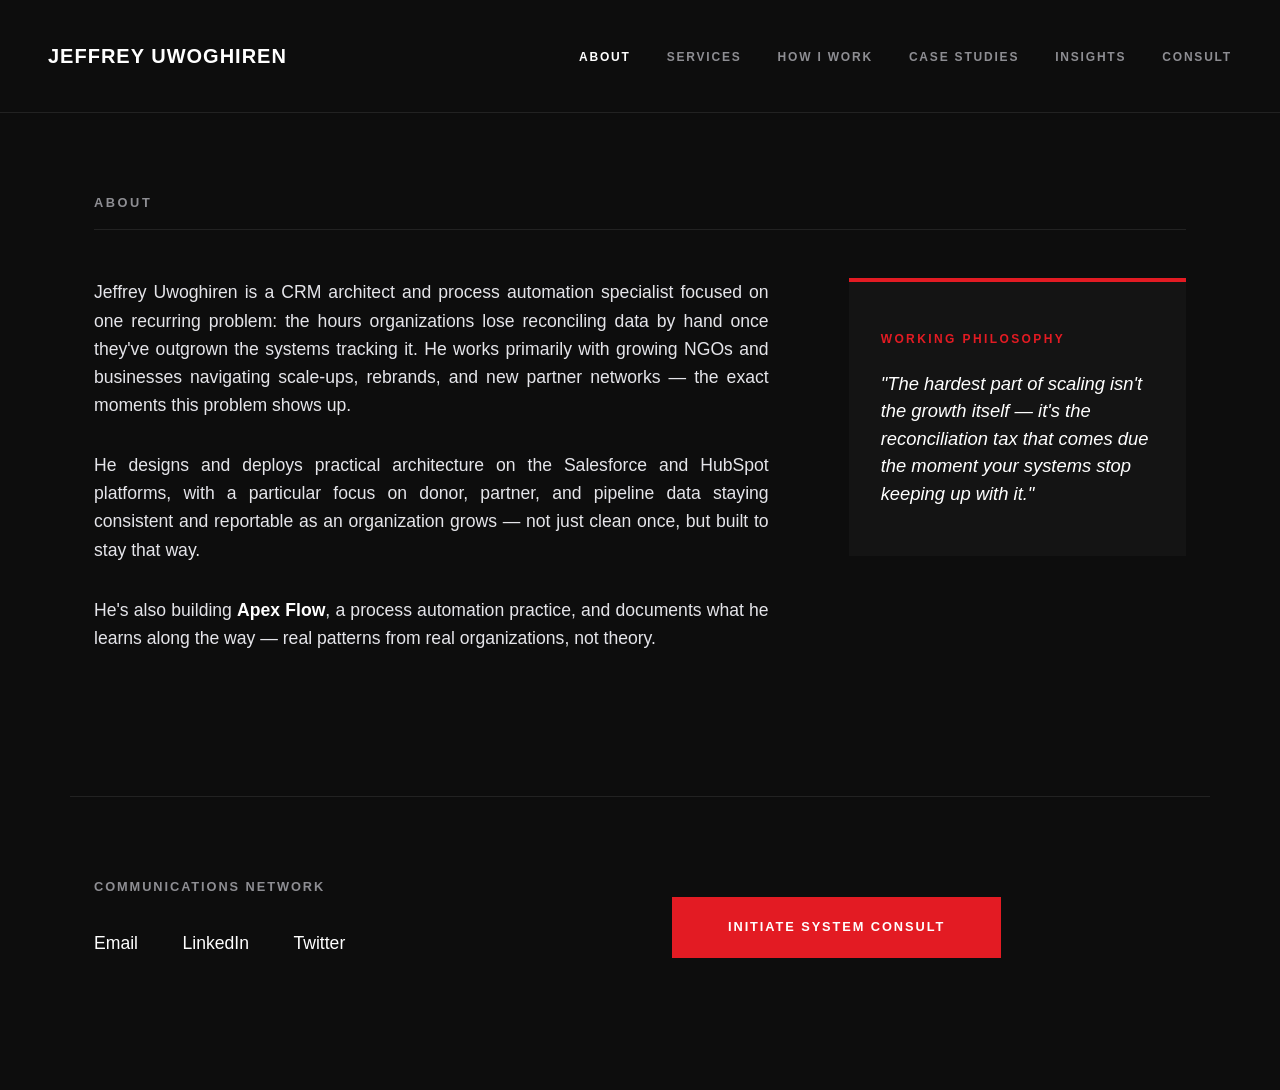
==== about.html @ e80b78a9 "Add files via upload" ====
<!DOCTYPE html>
<html lang="en-US">
<head>
    <meta charset="UTF-8">
    <meta name="viewport" content="width=device-width, initial-scale=1">
    <title>About — Jeffrey Uwoghiren</title>
    <link rel="stylesheet" href="style.css">
</head>
<body>

    <header class="site-header">
        <a href="index.html" class="brand-title">Jeffrey Uwoghiren</a>
        <ul class="main-navigation">
            <li class="active"><a href="about.html">About</a></li>
            <li><a href="services.html">Services</a></li>
            <li><a href="how-we-work.html">How I Work</a></li>
            <li><a href="case-studies.html">Case Studies</a></li>
            <li><a href="insights.html">Insights</a></li>
            <li><a href="index.html#consult">Consult</a></li>
        </ul>
    </header>

    <main class="page-container">

        <section class="section-header-label" style="margin-top: 0;">About</section>

        <section class="profile-split-wrapper">
            <div class="profile-narrative">
                <p>
                    Jeffrey Uwoghiren is a CRM architect and process automation specialist focused on one recurring problem: the hours organizations lose reconciling data by hand once they've outgrown the systems tracking it. He works primarily with growing NGOs and businesses navigating scale-ups, rebrands, and new partner networks — the exact moments this problem shows up.
                </p>
                <p>
                    He designs and deploys practical architecture on the Salesforce and HubSpot platforms, with a particular focus on donor, partner, and pipeline data staying consistent and reportable as an organization grows — not just clean once, but built to stay that way.
                </p>
                <p>
                    He's also building <strong>Apex Flow</strong>, a process automation practice, and documents what he learns along the way — real patterns from real organizations, not theory.
                </p>
            </div>
            <div class="editorial-quote-card">
                <h4>Working Philosophy</h4>
                <div class="quote-content">
                    "The hardest part of scaling isn't the growth itself — it's the reconciliation tax that comes due the moment your systems stop keeping up with it."
                </div>
            </div>
        </section>

    </main>

    <footer class="site-footer" id="consult">
        <div>
            <div class="footer-column-title">Communications Network</div>
            <div class="footer-directory-links">
                <a href="mailto:jeffreyuwoghiren@gmail.com">Email</a>
                <a href="https://www.linkedin.com/in/jeffrey-uwoghiren-63b48b378/" target="_blank">LinkedIn</a>
                <a href="https://x.com/Its_Imiefan" target="_blank">Twitter</a>
            </div>
        </div>
        <div class="footer-action-panel">
            <a href="https://2gney8.share-eu1.hsforms.com/2RWfmfgoYSVKW5AHld2Sk1Q" target="_blank" class="primary-action-button">Initiate System Consult</a>
        </div>
    </footer>

</body>
</html>
---- style.css ----
/* ==========================================================================
   JEFFREY UWOGHIREN — SITE-WIDE STYLESHEET
   Tony Elumelu editorial system. Shared across every page.
   Structure follows site_map_v2_horizon1.md.
   ========================================================================== */

:root {
    --global-bg: #0d0d0d;
    --content-bg: #141414;
    --text-primary: #ffffff;
    --text-muted: #8e8e93;
    --toe-red: #e31b23;
    --grid-border: #222222;
    --site-max-width: 1140px;
}

* { box-sizing: border-box; margin: 0; padding: 0; }

body {
    font-family: -apple-system, BlinkMacSystemFont, "Segoe UI", Roboto, Helvetica, Arial, sans-serif;
    background-color: var(--global-bg);
    color: var(--text-primary);
    line-height: 1.6;
    -webkit-font-smoothing: antialiased;
    overflow-x: hidden;
}

/* ---------- Header / Nav — true edge-to-edge, no side margins ---------- */
header.site-header {
    width: 100%;
    max-width: none;
    margin: 0;
    padding: 2.5rem 3rem;
    display: flex;
    justify-content: space-between;
    align-items: center;
    border-bottom: 1px solid var(--grid-border);
}

a.brand-title {
    font-size: 1.25rem;
    font-weight: 700;
    text-transform: uppercase;
    letter-spacing: 0.05em;
    color: var(--text-primary);
    text-decoration: none;
    white-space: nowrap;
    transition: color 0.2s ease;
}

a.brand-title:hover { color: var(--toe-red); }

.main-navigation { display: flex; list-style: none; gap: 2.25rem; }

.main-navigation a {
    color: var(--text-muted);
    text-decoration: none;
    font-size: 0.75rem;
    font-weight: 600;
    text-transform: uppercase;
    letter-spacing: 0.15em;
    transition: color 0.2s ease;
    white-space: nowrap;
}

.main-navigation a:hover,
.main-navigation li.active a { color: var(--text-primary); }

/* ---------- Container ---------- */
.page-container {
    max-width: var(--site-max-width);
    margin: 5rem auto 0 auto;
    padding: 0 1.5rem;
}

.page-container.narrow { max-width: 880px; }

/* ---------- Hero (text-only, used on interior pages) ---------- */
.hero-banner-text {
    font-size: 3.5rem;
    font-weight: 700;
    line-height: 1.15;
    letter-spacing: -0.03em;
    margin-bottom: 1.5rem;
    max-width: 960px;
}

.hero-subtext {
    font-size: 1.1rem;
    color: #e5e5ea;
    font-weight: 300;
    max-width: 640px;
    margin-bottom: 5rem;
}

/* ---------- Full-bleed split Home hero (name/tagline + hero image) ---------- */
.home-hero {
    width: 100%;
    display: grid;
    grid-template-columns: 1.1fr 1fr;
    align-items: stretch;
    gap: 0;
    margin-bottom: 6rem;
    border-bottom: 1px solid var(--grid-border);
}

.home-hero-text {
    padding: 5rem 3rem;
    display: flex;
    flex-direction: column;
    justify-content: center;
}

.home-hero-text h1 {
    font-size: 3.25rem;
    font-weight: 700;
    letter-spacing: -0.03em;
    line-height: 1.1;
    margin-bottom: 1.25rem;
}

.home-hero-text p {
    font-size: 1.15rem;
    font-weight: 300;
    color: #e5e5ea;
    max-width: 480px;
}

.home-hero-image {
    background-color: var(--content-bg);
    background-image: url('Hero.jpg');
    background-size: cover;
    background-position: center;
    min-height: 480px;
}

@media (max-width: 960px) {
    .home-hero { grid-template-columns: 1fr; }
    .home-hero-text { padding: 3rem 1.5rem; }
    .home-hero-image { min-height: 320px; }
}

/* ---------- Profile / About split ---------- */
.profile-split-wrapper {
    display: grid;
    grid-template-columns: 2fr 1fr;
    gap: 5rem;
    margin-bottom: 7rem;
    align-items: start;
}

.profile-narrative p {
    font-size: 1.1rem;
    color: #e5e5ea;
    margin-bottom: 2rem;
    font-weight: 300;
    text-align: justify;
}

.profile-narrative strong { font-weight: 600; color: var(--text-primary); }

.editorial-quote-card {
    background-color: var(--content-bg);
    border-top: 4px solid var(--toe-red);
    padding: 3rem 2rem;
}

.editorial-quote-card h4 {
    font-size: 0.75rem;
    text-transform: uppercase;
    letter-spacing: 0.2em;
    color: var(--toe-red);
    margin-bottom: 1.25rem;
}

.quote-content {
    font-style: italic;
    font-size: 1.15rem;
    line-height: 1.5;
    color: var(--text-primary);
}

/* ---------- Section labels ---------- */
.section-header-label {
    font-size: 0.8rem;
    font-weight: 700;
    text-transform: uppercase;
    letter-spacing: 0.2em;
    color: var(--text-muted);
    margin-bottom: 3rem;
    border-bottom: 1px solid var(--grid-border);
    padding-bottom: 1rem;
}

/* ---------- Generic matrix grid (Services / How I Work reuse this) ---------- */
.framework-matrix-grid {
    display: grid;
    grid-template-columns: repeat(2, 1fr);
    gap: 2rem;
    margin-bottom: 7rem;
}

.matrix-box {
    border: 1px solid var(--grid-border);
    background-color: var(--content-bg);
    padding: 3rem;
}

.matrix-box h3 {
    font-size: 1.4rem;
    font-weight: 700;
    margin-bottom: 1.5rem;
    letter-spacing: -0.01em;
}

.matrix-box p {
    font-size: 1rem;
    color: var(--text-muted);
    font-weight: 300;
}

.matrix-box ul { list-style: none; }

.matrix-box li {
    font-size: 1rem;
    color: var(--text-muted);
    margin-bottom: 0.8rem;
    position: relative;
    padding-left: 1.5rem;
}

.matrix-box li::before {
    content: "—";
    position: absolute;
    left: 0;
    color: var(--toe-red);
}

/* ---------- Ecosystem / infra summary bar ---------- */
.ecosystem-summary-panel {
    grid-column: span 2;
    border: 1px solid var(--grid-border);
    padding: 3rem;
    background: linear-gradient(180deg, #141414 0%, #0d0d0d 100%);
}

.ecosystem-summary-panel h4 {
    text-transform: uppercase;
    letter-spacing: 0.15em;
    font-size: 0.8rem;
    margin-bottom: 1.5rem;
    color: var(--toe-red);
}

.ecosystem-summary-panel p {
    font-size: 1.1rem;
    margin-bottom: 0.75rem;
    color: #d1d1d6;
}

/* ---------- Reconciliation Tax pattern panel ---------- */
.pattern-panel {
    border: 1px solid var(--grid-border);
    background-color: var(--content-bg);
    padding: 3.5rem;
    margin-bottom: 7rem;
    display: grid;
    grid-template-columns: 1.4fr 1fr;
    gap: 4rem;
    align-items: start;
}

.pattern-panel h3 {
    font-size: 1.75rem;
    font-weight: 700;
    letter-spacing: -0.01em;
    margin-bottom: 1.5rem;
}

.pattern-panel p {
    font-size: 1.05rem;
    color: #d1d1d6;
    font-weight: 300;
    margin-bottom: 1.25rem;
}

.pattern-signals h4 {
    font-size: 0.75rem;
    text-transform: uppercase;
    letter-spacing: 0.2em;
    color: var(--toe-red);
    margin-bottom: 1.25rem;
}

.pattern-signals ul { list-style: none; }

.pattern-signals li {
    font-size: 0.95rem;
    color: var(--text-muted);
    margin-bottom: 1rem;
    position: relative;
    padding-left: 1.5rem;
}

.pattern-signals li::before {
    content: "—";
    position: absolute;
    left: 0;
    color: var(--toe-red);
}

@media (max-width: 960px) {
    .pattern-panel { grid-template-columns: 1fr; gap: 2.5rem; }
}

/* ---------- Case Studies grid ---------- */
.showcase-grid-layout {
    display: grid;
    grid-template-columns: repeat(3, 1fr);
    gap: 2.5rem;
    margin-bottom: 8rem;
}

.showcase-item-card {
    border-bottom: 1px solid var(--grid-border);
    padding-bottom: 2.5rem;
    display: flex;
    flex-direction: column;
    justify-content: space-between;
}

.showcase-item-card h3 {
    font-size: 1.3rem;
    font-weight: 600;
    line-height: 1.45;
    margin-bottom: 2rem;
}

.showcase-item-card h3 a {
    color: var(--text-primary);
    text-decoration: none;
    transition: color 0.2s ease;
}

.showcase-item-card h3 a:hover { color: var(--text-muted); }

.showcase-item-meta {
    display: flex;
    align-items: center;
    justify-content: space-between;
}

.meta-context-tag {
    font-size: 0.7rem;
    text-transform: uppercase;
    letter-spacing: 0.1em;
    color: var(--text-muted);
    font-weight: 700;
}

.action-trigger-link {
    font-size: 0.75rem;
    text-transform: uppercase;
    letter-spacing: 0.1rem;
    color: var(--toe-red);
    text-decoration: none;
    font-weight: 700;
    transition: opacity 0.2s ease;
}

.action-trigger-link:hover { opacity: 0.8; }

/* Honesty label — used wherever content is illustrative, not a completed engagement */
.honest-flag {
    display: inline-block;
    font-size: 0.65rem;
    text-transform: uppercase;
    letter-spacing: 0.1em;
    font-weight: 700;
    color: var(--global-bg);
    background-color: var(--text-muted);
    padding: 0.3rem 0.7rem;
    margin-bottom: 1rem;
    border-radius: 2px;
}

.page-intro-note {
    font-size: 0.95rem;
    color: var(--text-muted);
    max-width: 720px;
    margin-bottom: 4rem;
    font-weight: 300;
    border-left: 2px solid var(--toe-red);
    padding-left: 1.25rem;
}

/* ---------- Newsletter panel ---------- */
.newsletter-panel {
    border: 1px solid var(--grid-border);
    background-color: var(--content-bg);
    border-top: 4px solid var(--toe-red);
    padding: 3rem;
    margin-bottom: 5rem;
    display: grid;
    grid-template-columns: 1.2fr 1fr;
    gap: 3rem;
    align-items: center;
}

.newsletter-panel h4 {
    font-size: 0.75rem;
    text-transform: uppercase;
    letter-spacing: 0.2em;
    color: var(--toe-red);
    margin-bottom: 1rem;
}

.newsletter-panel p {
    font-size: 1.05rem;
    color: #d1d1d6;
    font-weight: 300;
}

.newsletter-form { display: flex; gap: 0.75rem; }

.newsletter-form input[type="email"] {
    flex: 1;
    background: #1a1a1a;
    border: 1px solid var(--grid-border);
    color: var(--text-primary);
    padding: 0.9rem 1.1rem;
    font-size: 0.9rem;
    border-radius: 2px;
}

.newsletter-form input[type="email"]::placeholder { color: var(--text-muted); }

.newsletter-form button {
    background-color: var(--toe-red);
    color: var(--text-primary);
    border: none;
    padding: 0 1.75rem;
    font-weight: 700;
    text-transform: uppercase;
    font-size: 0.75rem;
    letter-spacing: 0.1em;
    cursor: pointer;
    transition: background-color 0.2s ease;
}

.newsletter-form button:hover { background-color: #be1218; }

@media (max-width: 720px) {
    .newsletter-panel { grid-template-columns: 1fr; }
    .newsletter-form { flex-direction: column; }
}

/* ---------- Filter pill bar (Insights) ---------- */
.filter-bar { display: flex; flex-wrap: wrap; gap: 0.75rem; margin-bottom: 3rem; }

.filter-pill {
    background: transparent;
    border: 1px solid var(--grid-border);
    color: var(--text-muted);
    padding: 0.5rem 1.1rem;
    font-size: 0.75rem;
    text-transform: uppercase;
    letter-spacing: 0.08em;
    border-radius: 20px;
    cursor: pointer;
    transition: all 0.2s ease;
}

.filter-pill:hover { border-color: var(--toe-red); color: var(--text-primary); }

.filter-pill.active {
    background-color: var(--toe-red);
    border-color: var(--toe-red);
    color: var(--text-primary);
}

/* ---------- Insights content grid ---------- */
.insight-grid {
    display: grid;
    grid-template-columns: repeat(3, 1fr);
    gap: 2.5rem;
    margin-bottom: 6rem;
}

.insight-card {
    border: 1px solid var(--grid-border);
    background-color: var(--content-bg);
    padding: 2.25rem;
    display: flex;
    flex-direction: column;
    justify-content: space-between;
    min-height: 220px;
}

.insight-card .card-type-tag {
    font-size: 0.65rem;
    text-transform: uppercase;
    letter-spacing: 0.15em;
    font-weight: 700;
    margin-bottom: 1.25rem;
}

.insight-card .card-type-tag.type-article { color: var(--text-muted); }
.insight-card .card-type-tag.type-resource { color: var(--toe-red); }

.insight-card h3 {
    font-size: 1.15rem;
    font-weight: 600;
    line-height: 1.4;
    margin-bottom: 1.5rem;
}

.insight-card h3 a {
    color: var(--text-primary);
    text-decoration: none;
    transition: color 0.2s ease;
}

.insight-card h3 a:hover { color: var(--text-muted); }

.insight-card .card-meta { display: flex; align-items: center; justify-content: space-between; }

/* ---------- Footer ---------- */
footer.site-footer {
    max-width: var(--site-max-width);
    margin: 0 auto 7rem auto;
    border-top: 1px solid var(--grid-border);
    padding: 5rem 1.5rem 0 1.5rem;
    display: grid;
    grid-template-columns: 1fr 1fr;
    gap: 4rem;
}

.footer-column-title {
    font-size: 0.8rem;
    font-weight: 700;
    text-transform: uppercase;
    letter-spacing: 0.15em;
    color: var(--text-muted);
    margin-bottom: 2rem;
}

.footer-directory-links a {
    display: inline-block;
    color: var(--text-primary);
    text-decoration: none;
    font-size: 1.1rem;
    margin-bottom: 1.25rem;
    margin-right: 2.5rem;
    transition: color 0.2s ease;
}

.footer-directory-links a:hover { color: var(--toe-red); }

.footer-action-panel { display: flex; flex-direction: column; align-items: flex-start; justify-content: center; }

.primary-action-button {
    display: inline-block;
    background-color: var(--toe-red);
    color: var(--text-primary);
    text-decoration: none;
    padding: 1.25rem 3.5rem;
    font-weight: 700;
    text-transform: uppercase;
    letter-spacing: 0.15em;
    font-size: 0.8rem;
    transition: transform 0.2s ease, background-color 0.2s ease;
}

.primary-action-button:hover { background-color: #be1218; transform: translateY(-2px); }

/* ---------- Responsive ---------- */
@media (max-width: 960px) {
    .profile-split-wrapper, .framework-matrix-grid, .showcase-grid-layout,
    .insight-grid, footer.site-footer {
        grid-template-columns: 1fr;
        gap: 3.5rem;
    }
    .hero-banner-text { font-size: 2.5rem; }
    .ecosystem-summary-panel { grid-column: span 1; }
    .main-navigation { display: none; }
    header.site-header { padding: 2rem 1.5rem; }
}
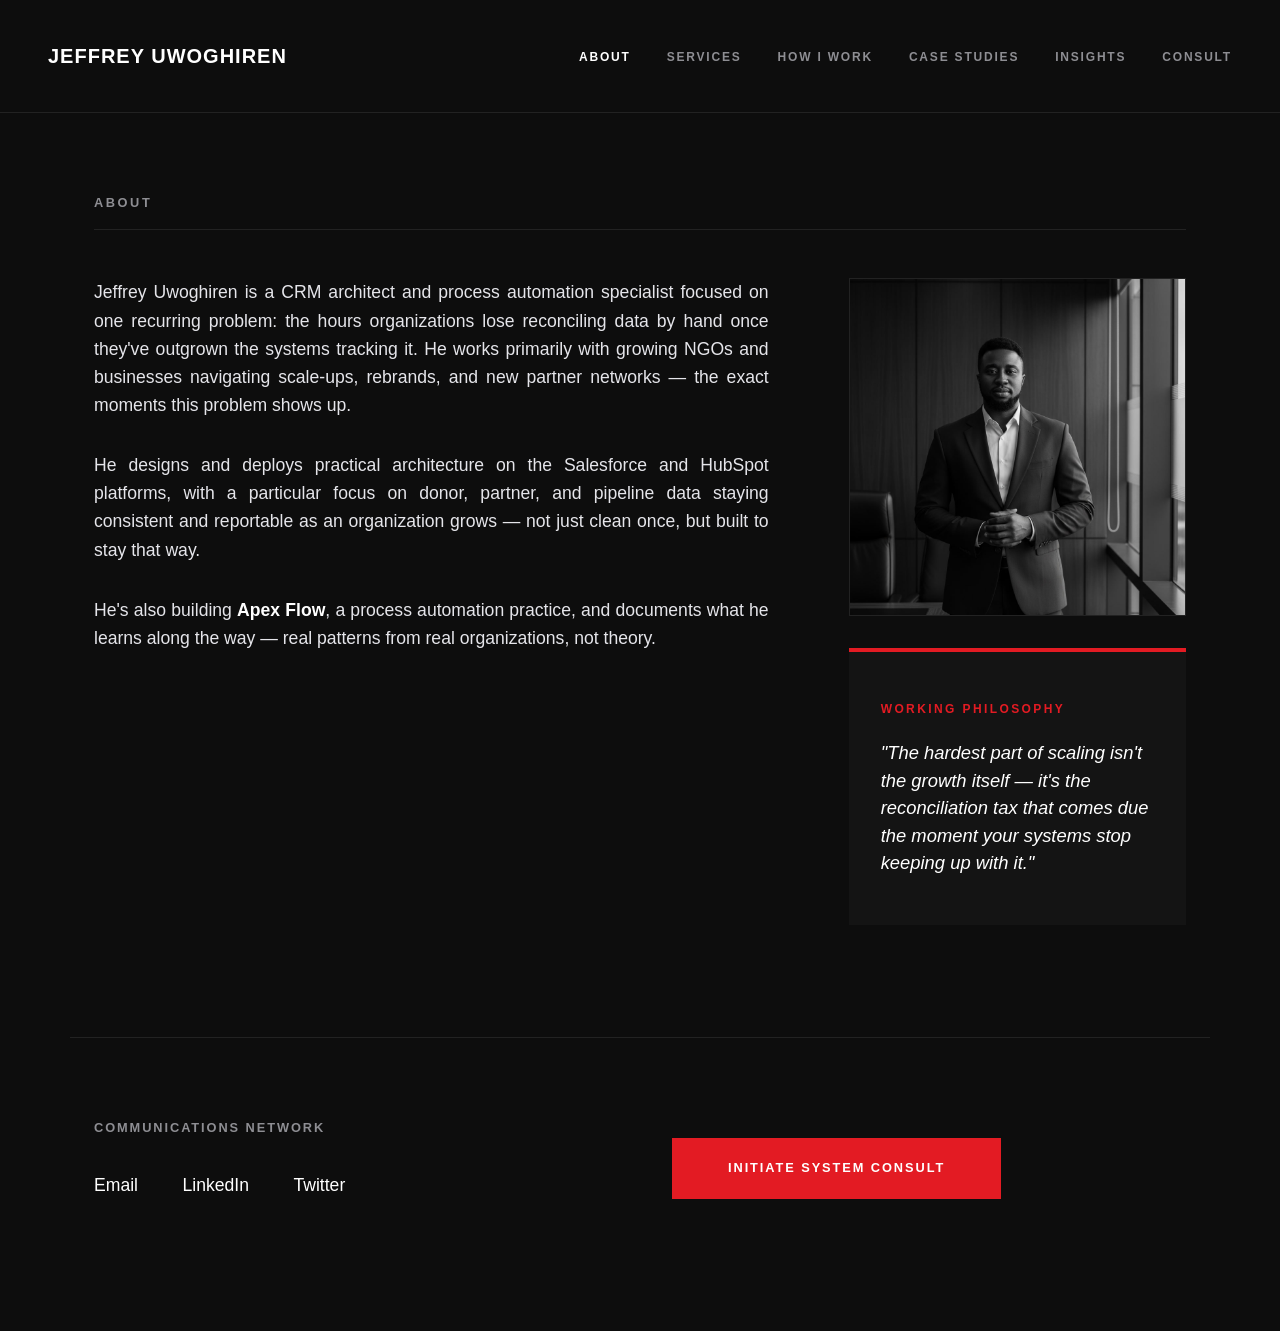
==== commit c3a841e6: "Add files via upload" ====
--- a/about.html
+++ b/about.html
@@ -36,10 +36,15 @@
                     He's also building <strong>Apex Flow</strong>, a process automation practice, and documents what he learns along the way — real patterns from real organizations, not theory.
                 </p>
             </div>
-            <div class="editorial-quote-card">
-                <h4>Working Philosophy</h4>
-                <div class="quote-content">
-                    "The hardest part of scaling isn't the growth itself — it's the reconciliation tax that comes due the moment your systems stop keeping up with it."
+            <div>
+                <div class="headshot-frame">
+                    <img src="Headshot.jpg" alt="Jeffrey Uwoghiren">
+                </div>
+                <div class="editorial-quote-card">
+                    <h4>Working Philosophy</h4>
+                    <div class="quote-content">
+                        "The hardest part of scaling isn't the growth itself — it's the reconciliation tax that comes due the moment your systems stop keeping up with it."
+                    </div>
                 </div>
             </div>
         </section>
--- a/style.css
+++ b/style.css
@@ -158,6 +158,15 @@
 }
 
 .profile-narrative strong { font-weight: 600; color: var(--text-primary); }
+
+.headshot-frame { margin-bottom: 2rem; overflow: hidden; }
+
+.headshot-frame img {
+    width: 100%;
+    height: auto;
+    display: block;
+    border: 1px solid var(--grid-border);
+}
 
 .editorial-quote-card {
     background-color: var(--content-bg);
